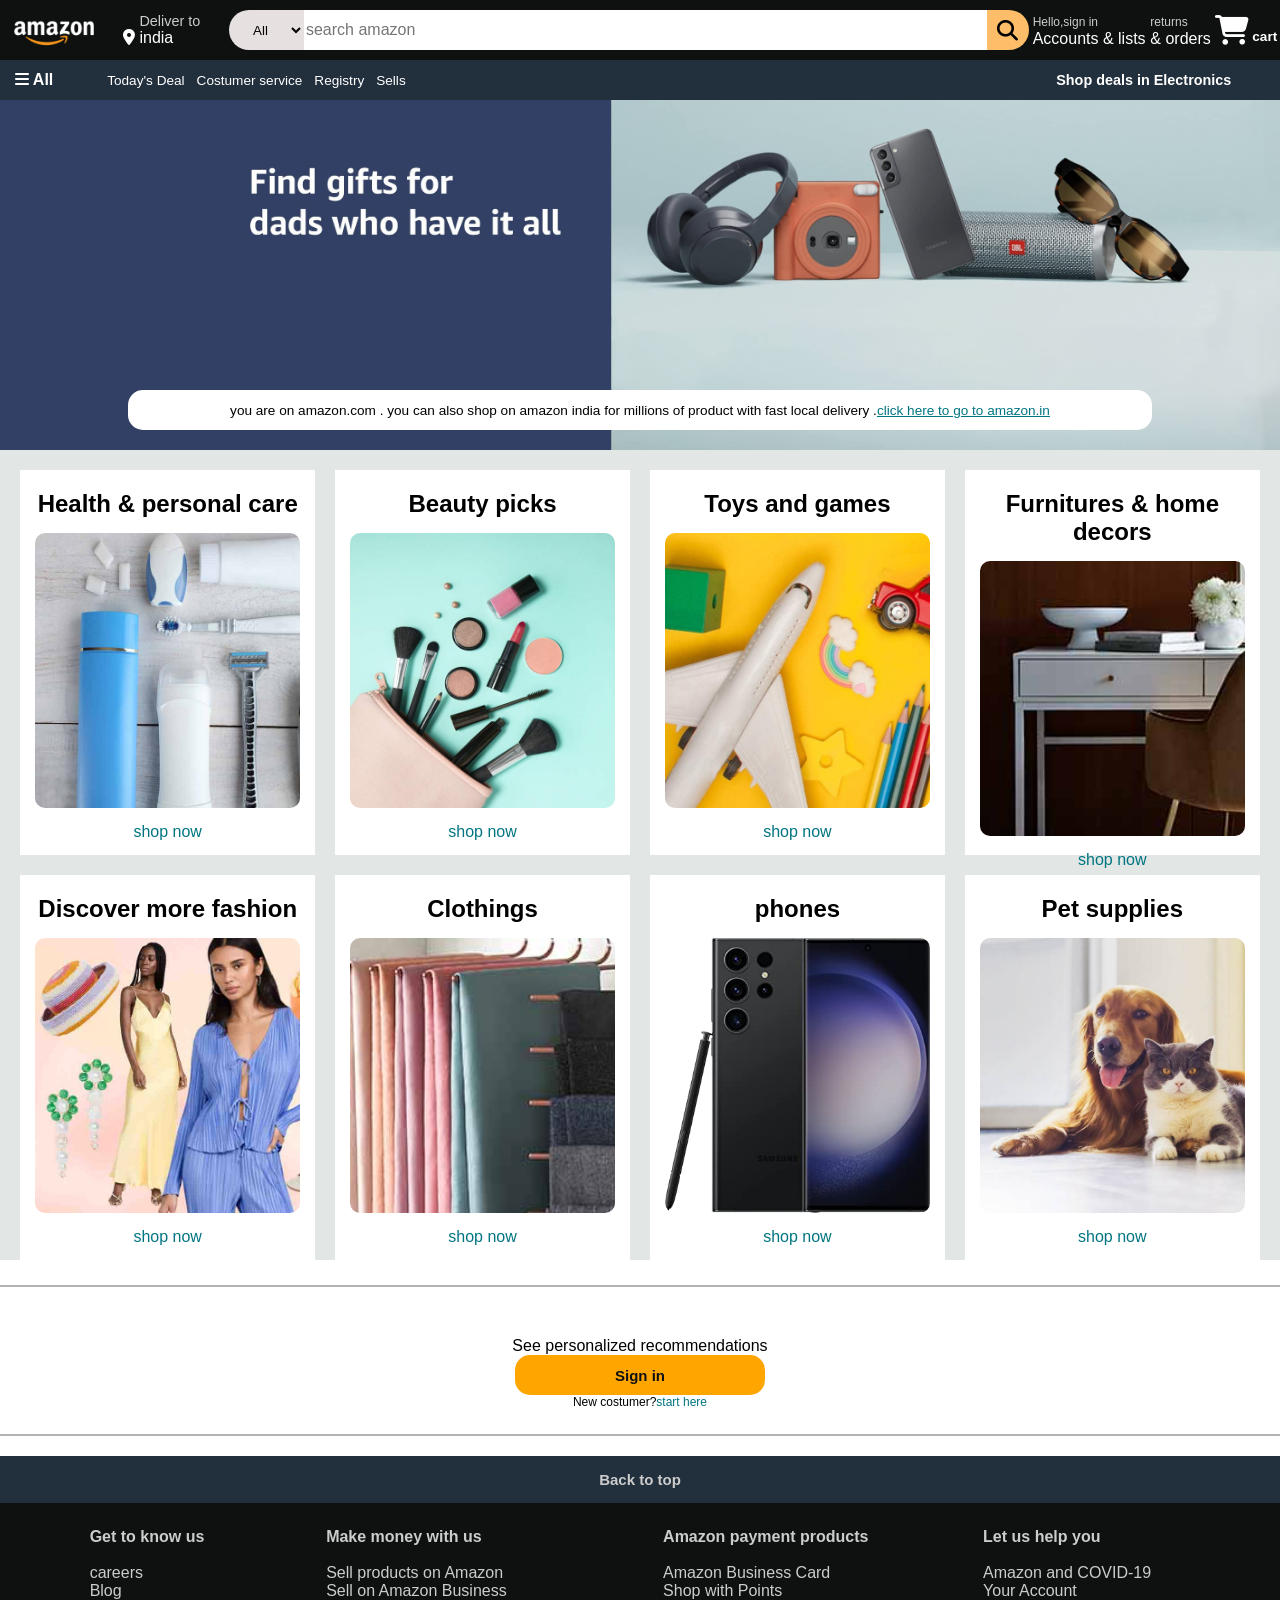
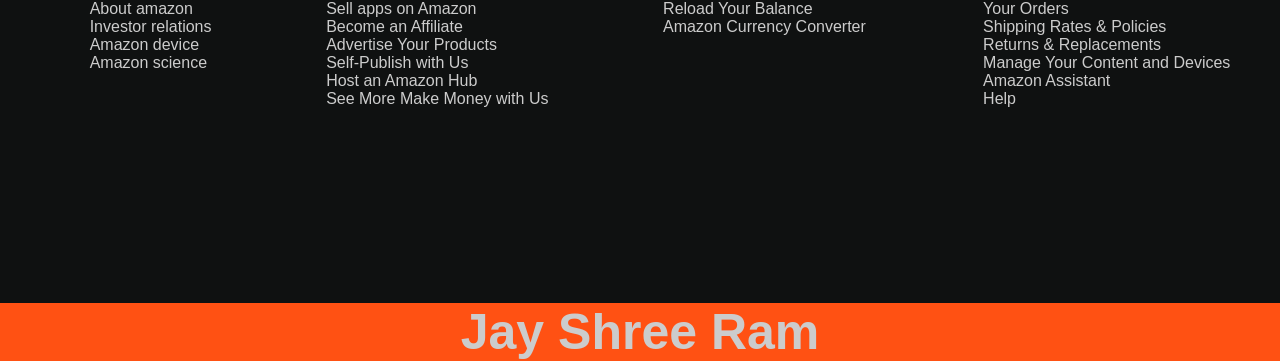
==== index.html @ c74db79f "Add files via upload" ====
<!DOCTYPE html>
<html lang="en">
<head>
    <meta charset="UTF-8">
    <meta name="viewport" content="width=device-width, initial-scale=1.0">
    <title>Amazon</title>
    <link rel="stylesheet" href="https://cdnjs.cloudflare.com/ajax/libs/font-awesome/6.5.1/css/all.min.css" integrity="sha512-DTOQO9RWCH3ppGqcWaEA1BIZOC6xxalwEsw9c2QQeAIftl+Vegovlnee1c9QX4TctnWMn13TZye+giMm8e2LwA==" crossorigin="anonymous" referrerpolicy="no-referrer" />
    <link rel="stylesheet" href="stylesheet.css">
</head>
<script src="first.js"></script>
<body>
    <header>
        <div class="navbar">
            <div class="nav-logo border">
                <div class="logo"></div>
            </div>
            <div class="nav-address border">
                <p class="add-1st">Deliver to</p>
                <div class="add-icon">
                    <i class="fa-solid fa-location-dot"></i>
                    <p class="add-2nd">india</p>
                </div>

            </div> 
            <div class="nav-search">
                <select class="search-select"><option >All </option>
                    <option >   Mens</option>
                        <option > Womens</option>
                            <option >  Kids</option>
                            <option> Device <option> headphones</option>
                            
                        </option>
                </select>
                <input placeholder="search amazon" class="search-input" >
                <div class="search-icon"><i class="fa-solid fa-magnifying-glass"></i></div>
            </div> 
            <div class="nav-sign border">
                <p><span>Hello,sign in </span></p>
                <p clss="nav-second"> Accounts & lists</p>
            </div>
            <div class="nav-returns border">
                <p><span>returns</span></p>
                <p clss="nav-second"> & orders</p>
            </div>
            <div class="nav-cart">
                <i class="fa-solid fa-cart-shopping"></i>
                cart
            </div>
        </div>
        <div class="panel">
            <div class="panel-all">
                <i class="fa-solid fa-bars"></i>
                All
            </div>
            <div class="panel-opt ">
                <p class="border"> Today's Deal</p>
                <p class="border">Costumer service</p>
                <p class="border">Registry</p>
                <p class="border">Sells</p>
            </div>
            <div class="panel-deals">
                <p class="border"> Shop deals in Electronics</p>
            </div>
        </div>
      
    </header>
    <div class="hero-section">
        <div class="hero-msg">
            you are on amazon.com . you can also shop on amazon india for millions of product with fast local delivery . <a href=" ">click here to go to amazon.in</a>
        </div>
        
    </div>

    <div class="shop-section">
        <div class="box1 box ">
           <h2> Health & personal  care</h2>
           <div class="box-img" style="background-image:url('box2_image.jpg ');"></div>
           <a href="">shop now </a>
         </div>
        <div class="box2 box " ;">
            <H2> Beauty picks </H2>
            <div class="box-img"  style="background-image:url('box5_image.jpg ')"> </div>
            <a href="">shop now </a>
        </div>
        <div class="box3 box ">
            <h2> Toys and games  </h2>
            <div class="box-img" style="background-image:url('box7_image.jpg ');"></div>
         <a href="">shop now </a>

        </div>
        <div class="box4 box ">
           <h2> Furnitures & home decors </h2>
           <div class="box-img" style="background-image:url('box3_image.jpg ');"></div>
           <a href="">shop now </a>
             </div>

        <div class="box5 box ">
          <h2>Discover more fashion</h2>
            <div class="box-img" style="background-image:url('box8_image.jpg ');"></div> 
            <a href="">shop now </a>
        </div>
        <div class="box6 box ">
            <h2>Clothings </h2>
              <div class="box-img" style="background-image:url('box1_image.jpg ');"></div> 
              <a href="">shop now </a>
          </div>
          <div class="box7 box ">
            <h2>phones</h2>
              <div class="box-img" style="background-image:url('box4_image.jpg ');"></div> 
              <a href="">shop now </a>
          </div>
          <div class="box8 box ">
            <h2>Pet supplies </h2>
              <div class="box-img" style="background-image:url('box6_image.jpg ');"></div> 
              <a href="">shop now </a>
          </div>
        </div>
    </div>
<div class="registeration">
    <div class="signin">
        <p>See personalized recommendations</p>  
    </div>
    <div class="signinbutton">
   <a href="sign in.html"> <button class="button" > <b>Sign in</b> </button> </a>
    </div>
    <div class="new">
        New costumer?<a href="">start here</a>
    </div>
</div>    
<footer>
    <div class="back">
        <b>Back to top</b>
    </div>
    <div class="navfooter">
        <div class="nav1 nav ">
            <ol>
                <b>Get to know us </b>
                <br>
               <a href="">
                <br> careers
                <br> Blog
                <br> About amazon
                <br> Investor relations
                <br> Amazon device 
                <br> Amazon science 
               </a>
            </ol>
        </div>
        <div class="nav2 nav">
            <ol>
                <b>Make money with us </b>
                <br>
                <br>  Sell products on Amazon
                <br> Sell on Amazon Business
                <br> Sell apps on Amazon
                <br> Become an Affiliate
                <br> Advertise Your Products
                <br> Self-Publish with Us
                <br> Host an Amazon Hub
                <br> See More Make Money with Us
            </ol>
            
        </div>
        <div class="nav3 nav">
            <ol>
                <b>Amazon payment products</b>
                <br>
                <br> Amazon Business Card
                <br>Shop with Points
                <br> Reload Your Balance
                <br> Amazon Currency Converter
            </ol>
        </div>
        <div class="nav4 nav ">
            <ol>
                <b>Let us help you </b>
                <br>
                <br> Amazon and COVID-19
                <br> Your Account
                <br> Your Orders
                <br> Shipping Rates & Policies
                <br> Returns & Replacements
                <br> Manage Your Content and Devices
                <br> Amazon Assistant
                <br> Help
            </ol>
        </div>
    </div>
    <div class="jayshreeram" >
       
       <b> Jay Shree Ram  </b>   
    </div>
</footer>
</body>

</html>
---- stylesheet.css ----
*{
    margin: 0;
    font-family: arial;
    border: border-box;
}
/**box1 **/
.navbar{
     height:60px;
    background-color: #0f1111;
    color:white;
    display: flex;
    align-items: center;
    justify-content: space-evenly;

}
.nav-logo{
    height: 50px;
    width: 100px;
}
.logo{
    background-size: cover;
    background-image: url("amazon_logo.png");
    height: 50px;
    width: 100%;
}
.border{
    border: 1.5px solid transparent;
}
.border:hover {
    border: 1.5px solid white;

}

/**box2 **/
.add-1st{
    color: #cccccc;
    font-size: 0.90rem;
    margin-left: 16px;
}
.add-2nd{
    font-size: 1rem;
    margin-left: 4px;
}
.add-icon{
    display: flex;
    
}
.nav-address{
    margin-left: 15px;
}
/** box3**/
.nav-search{
    display: flex;
    justify-content: space-evenly;
    
    width: 800px;
    height:40px;
    border-radius: 4px;
    margin-left: 25px;
}
.nav-search:hover{
    border: 2.4px solid orange;
    border-radius: 50px;
}
.search-select{
    background-color:#e6e0e0;
    width: 75px;
    text-align: center;
    border-top-left-radius: 50px;
    border-bottom-left-radius: 50px;
    border:none;
}
.search-input {
    width:100%;
    border:none;
    font-size: 1rem;
}
.search-icon{
    width: 50px;
    display: flex;
    justify-content: center;
    align-items: center;
    font-size: 1.3rem;
    background-color: #febd68;
    border-top-right-radius: 50px;
    border-bottom-right-radius: 50px;
    color: black;
    
}

/**box4**/
span {
    font-size: 0.75rem;
    color: #cccccc;
}
.nav-second {
    font-size: 1rem;
    font-weight: 700;
}

/**box5**/
.nav-cart i {
    font-size: 30px;
}
.nav-cart{
    font-size: 0.85rem;
    font-weight: 800;

}
/**sub-nav**/
.panel{
    display: flex;
    background-color: #222f3d;
    align-items: center;
    color: white;
    height: 40px;
}

.panel-all{
    font-size: 1rem;
    font-weight: 700;
    width: 75px;
    margin-left: 15px;
    
}
.panel-opt{
    display:flex;
    font-size: 0.85rem;
    margin-left: 25px;
    width: 100%;
    height: 40px;
    align-items: center;
}
.panel-opt p{
    margin-left: 10px;
}
.panel-deals{
    width: 300px;
    font-size: 0.9rem;
    font-weight: 700;
}
/**hero-section**/

.hero-section{
    background-image: url("hero_image.jpg");
    height: 350px;
    background-size: cover;
    display: flex;
    justify-content: center;
    align-items: flex-end;

}

.hero-msg {
    background-color: white;
    color: black;
    height: 40px ;
    display: flex;
    align-items: center;
    justify-content: center;
    font-size: 0.85rem;
    width: 80%;
    margin-bottom: 20px;
    border-radius: 15px ;
}
.hero-msg a {
    color: #007581;
}

/** shop-section **/

.shop-section {
display: flex ;
flex-wrap: wrap;
justify-content: space-evenly;
background-color: #e2e7e6;

}

.box {
    height: 350px ;
    width: 23%; 
    margin-top: 20px;
    background-color: white ;
    padding: 20px 0px 15px ;
    text-align: center;
    
}

.box-img{
    height: 275px;
    margin: 15px ;
    border-radius: 10px;
    background-size: cover  ;
}
.box a {
    color: #007581; 
    text-decoration: none;
}
/** sign in **/
.registeration{
    border-top: 2px solid rgb(182, 178, 178);
    border-bottom: 2px solid rgb(182, 178, 178);
    margin-top: 25px;
}
.signin {
    display: flex;
    justify-content: center;
    margin-top: 50px;
     
}
.signinbutton{
    display: flex;
    justify-content: center;
    

}
.button:hover {
   
    box-shadow: 0 9px blanchedalmond;
    transition-duration: 1ms;
    
}
.button:active{
    background-color: #febd68;
}
.button {
    align-items: center;
    background-color: orange;
    border-style: none;
    border-radius: 15px;
    height:40px;
    width:250px;
    font-size: 15px;
    text-decoration: none;
    color: #0f1111;
    
}
.new{
    font-size: 12px;
    display: flex;
    justify-content: center;
    margin-bottom: 25px;
}
.new a {
    text-decoration: none;
    color:#007581;
}
.back{
    display:flex;
    justify-content: center;
    padding-top:15px;
    padding-bottom:15px;
    background-color: #222f3d;
    color: #cccccc;
    font-size: 15px;
    margin-top: 20px;
}
.navfooter{
    background-color:#0f1111 ;
    display:flex;
    flex-wrap: wrap;
    justify-content: space-evenly;
    height:400px;
}
.nav{
    color:#cccccc;
    padding: 25px;

}
.nav a {
    text-decoration: none;
    color: #cccccc;
}
.jayshreeram{
    font-size: 50px;
    background-color: rgba(255, 68, 0, 0.925);
    color: #cccccc;
    display: flex;
    justify-content: center;
}
/** new sign in page **/

.navbar2{
    height:100px;
    background-color: white;
    color:white;
    display: flex;
    align-items: center;
    justify-content: center;
}
.nav2-logo{
    height: 75px;
    width: 300px;
    background-color: white;
    margin-top: 30px;
    margin-bottom: 30px;
}
.logo2{
    background-size: cover;
    background-image: url("Screenshot (378).png");
    height: 75px;
    width: 100%;
}

/** signin-section**/

.signin-section{
    height: 500px ;
    border-bottom:2px solid #cccccc; ;
    display: flex;
    justify-content: center;
    
}
.signin-box{
    height: 400px;
    width: 600px;
    border-radius: 15px;
    border: 1px solid #cccccc;
}
.heading{
    margin-top:30px ;
    margin-left: 50px;
    margin-bottom: 30px;
   font-weight: 500;
    color: rgb(59, 58, 58);
    font-size: 1.75rem;
}
.details{
    margin-left: 50px;
    
}
.mobile-n {
    width: 500px;
    height: 25px;
    border: 2px solid #222f3d;
    border-radius: 50px;
    
}
.c-button {
    width: 505px;
    height: 35px;
    margin-top: 25px ;
    font-size:larger;
    background-color:orange;
    border-radius: 50px;
    border-style: none;
}
.signin-det{
    margin-top: 20px;
}
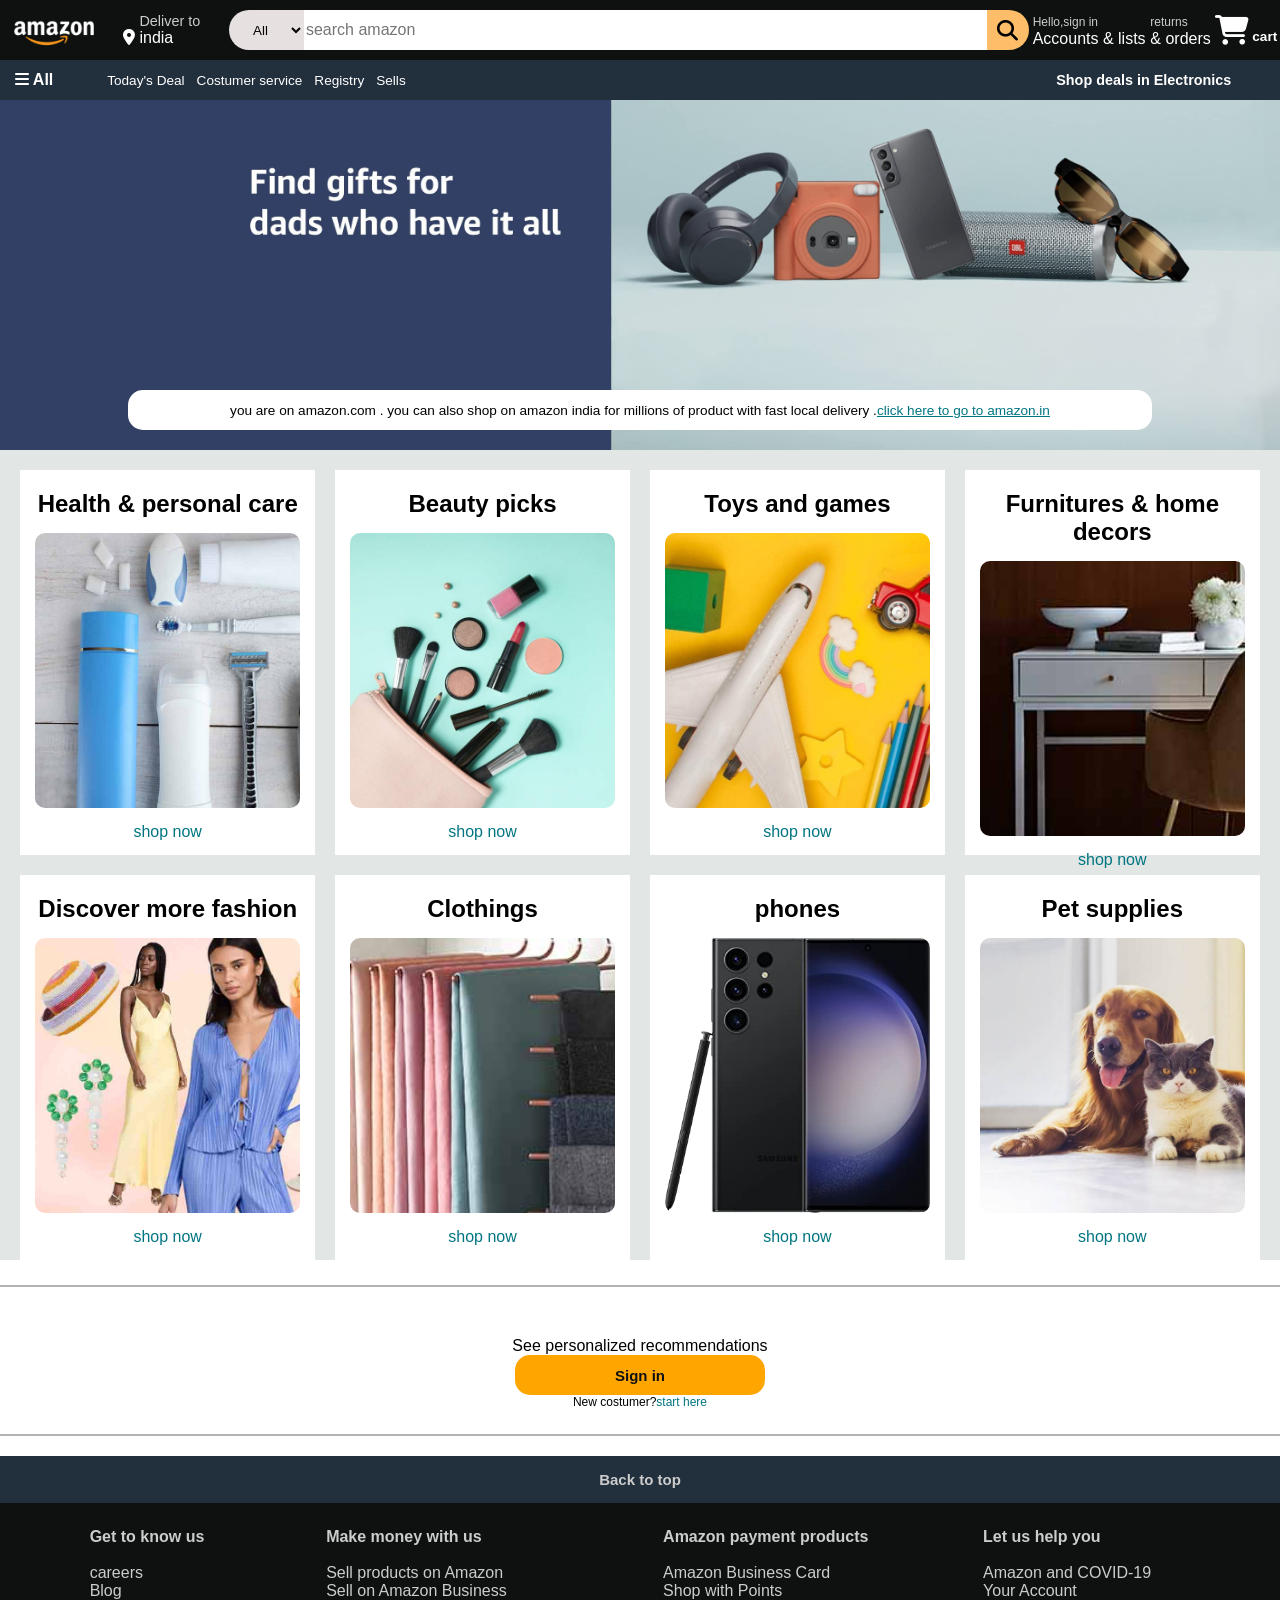
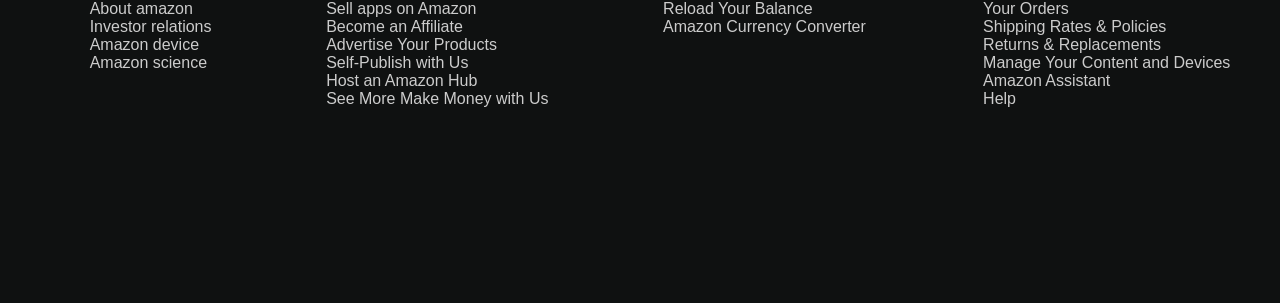
==== commit f5a5d64f: "Update index.html" ====
--- a/index.html
+++ b/index.html
@@ -188,9 +188,9 @@
     </div>
     <div class="jayshreeram" >
        
-       <b> Jay Shree Ram  </b>   
+       <b>  </b>   
     </div>
 </footer>
 </body>
 
-</html>+</html>
